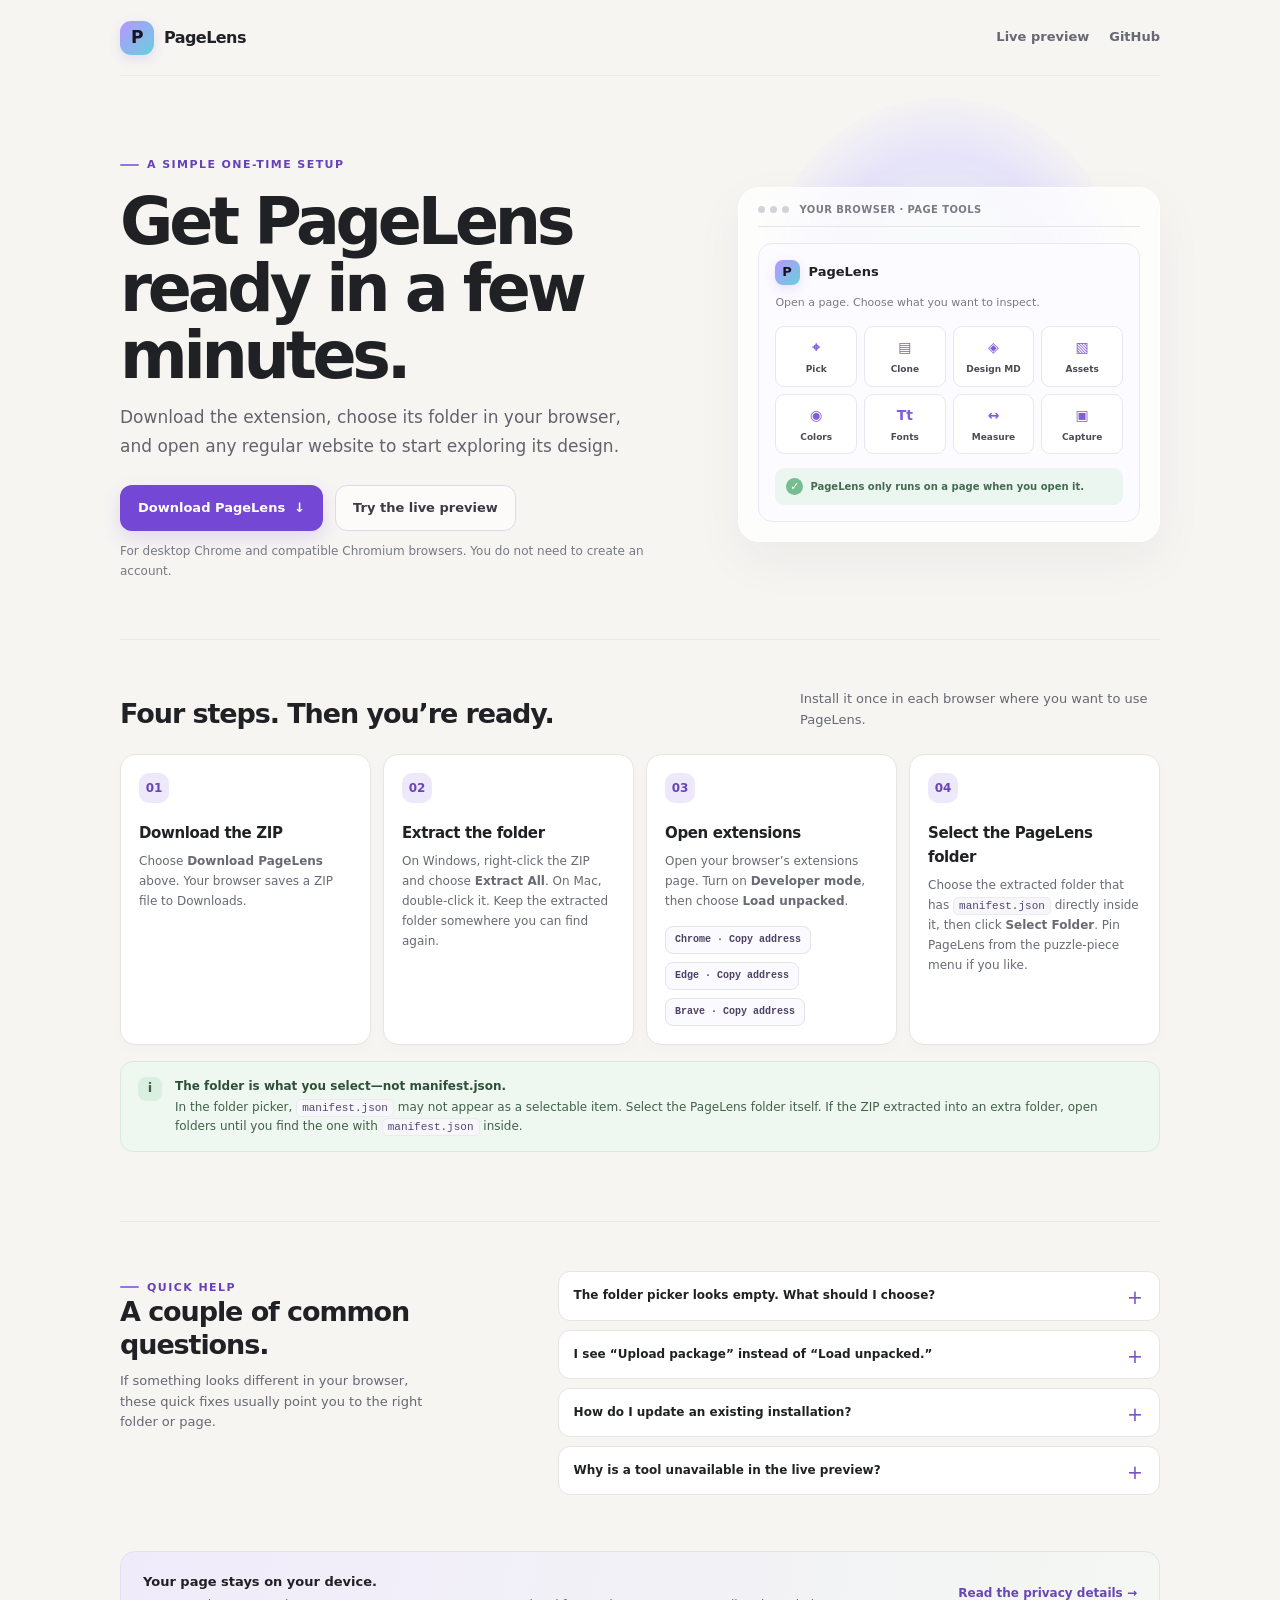
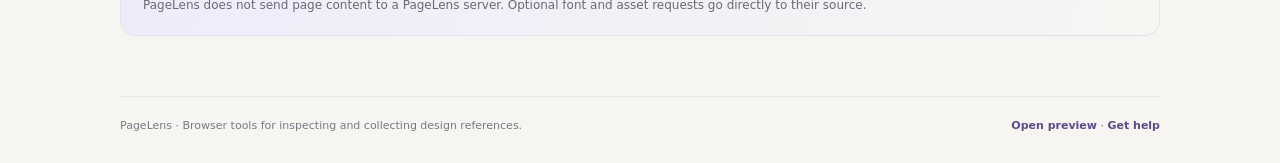
==== install.html @ 481a2a9b "Add clear PageLens installation guide" ====
<!doctype html>
<html lang="en">
<head>
  <meta charset="utf-8">
  <meta name="viewport" content="width=device-width, initial-scale=1">
  <meta name="theme-color" content="#f6f5f2">
  <meta name="description" content="Install PageLens in Chrome, Edge, or Brave with this clear step-by-step guide.">
  <title>Install PageLens</title>
  <style>
    :root{color-scheme:light;--ink:#202124;--muted:#666873;--line:#e7e5e1;--paper:#f6f5f2;--surface:#fff;--violet:#7448d5;--violet-dark:#5e36bd;--mint:#dff3e9;--shadow:0 18px 50px #2a24440d}
    *{box-sizing:border-box}
    html{scroll-behavior:smooth}
    body{margin:0;background:var(--paper);color:var(--ink);font:500 15px/1.6 Inter,ui-sans-serif,system-ui,-apple-system,"Segoe UI",sans-serif;-webkit-font-smoothing:antialiased}
    a{color:inherit}
    .shell{width:min(1040px,calc(100% - 40px));margin:0 auto}
    .topbar{height:76px;display:flex;align-items:center;justify-content:space-between;border-bottom:1px solid #20212410}
    .brand{display:flex;align-items:center;gap:10px;text-decoration:none;font-size:16px;font-weight:800;letter-spacing:-.035em}
    .mark{width:34px;height:34px;display:grid;place-items:center;border-radius:11px;background:linear-gradient(135deg,#b895ff,#65d1dc);color:#17131e;font-size:17px;font-weight:900;box-shadow:0 4px 12px #7448d525}
    .top-links{display:flex;gap:20px;align-items:center;color:var(--muted);font-size:13px;font-weight:650}
    .top-links a{text-decoration:none}.top-links a:hover{color:var(--violet)}
    .hero{position:relative;isolation:isolate;padding:73px 0 58px;display:grid;grid-template-columns:1.15fr .85fr;gap:48px;align-items:center}
    .hero:before{content:"";position:absolute;z-index:-1;right:4%;top:22px;width:350px;height:350px;border-radius:50%;background:radial-gradient(circle,#dff3e9 0,#e4e0fb 48%,#f6f5f2 74%);opacity:.85}
    .eyebrow{display:inline-flex;align-items:center;gap:8px;color:#6543b7;font-size:11px;font-weight:800;letter-spacing:.13em;text-transform:uppercase}
    .eyebrow:before{content:"";width:19px;height:2px;background:#9674e1;border-radius:2px}
    h1{max-width:620px;margin:15px 0 13px;font-size:clamp(42px,6vw,65px);line-height:1.03;letter-spacing:-.065em;font-weight:820}
    .intro{max-width:530px;margin:0;color:#62636d;font-size:17px;line-height:1.7}
    .hero-actions{display:flex;align-items:center;gap:12px;flex-wrap:wrap;margin-top:25px}
    .button{min-height:46px;display:inline-flex;align-items:center;justify-content:center;gap:9px;padding:0 17px;border:1px solid transparent;border-radius:12px;text-decoration:none;font-size:13px;font-weight:750;transition:transform .16s ease,box-shadow .16s ease,background .16s ease}
    .button:hover{transform:translateY(-1px)}
    .button-primary{background:var(--violet);color:white;box-shadow:0 7px 18px #7448d52a}.button-primary:hover{background:var(--violet-dark);box-shadow:0 10px 22px #7448d536}
    .button-secondary{background:#ffffffaa;border-color:#dedbe8;color:#3d3947}.button-secondary:hover{background:#fff;border-color:#c9c0e2}
    .fineprint{margin:11px 0 0;color:#777984;font-size:12px}
    .browser-card{position:relative;padding:19px;border:1px solid #fff;border-radius:21px;background:#ffffffbf;box-shadow:var(--shadow);backdrop-filter:blur(12px)}
    .browser-top{height:20px;display:flex;align-items:center;gap:5px;padding-bottom:14px;border-bottom:1px solid var(--line)}
    .browser-dot{width:7px;height:7px;border-radius:50%;background:#d4d1d8}.browser-label{margin-left:6px;color:#7a7b84;font-size:10px;font-weight:700;letter-spacing:.04em}
    .mock-panel{margin-top:16px;padding:16px;border:1px solid #ebe8f3;border-radius:14px;background:#fcfbff}
    .mock-brand{display:flex;align-items:center;gap:9px;font-size:13px;font-weight:800}.mock-brand .mark{width:25px;height:25px;border-radius:8px;font-size:13px}
    .mock-note{margin:9px 0 14px;color:#777984;font-size:11px}
    .mock-tools{display:grid;grid-template-columns:repeat(4,1fr);gap:7px}
    .mock-tool{padding:9px 5px;border:1px solid #e9e6ef;border-radius:9px;background:white;text-align:center;color:#4c4b55;font-size:9px;font-weight:700}
    .mock-tool span{display:block;margin-bottom:4px;color:#805dda;font-size:14px}
    .mock-status{display:flex;align-items:center;gap:7px;margin-top:14px;padding:10px 11px;border-radius:9px;background:#eaf6ef;color:#446b52;font-size:10px;font-weight:700}
    .check{width:17px;height:17px;display:grid;place-items:center;flex:none;border-radius:50%;background:#78bd91;color:white;font-size:11px}
    .steps-wrap{padding:49px 0 69px;border-top:1px solid #20212410}
    .section-head{display:flex;justify-content:space-between;align-items:end;gap:20px;margin-bottom:24px}
    h2{margin:0;font-size:27px;line-height:1.2;letter-spacing:-.04em;font-weight:800}
    .section-head p{max-width:360px;margin:0;color:var(--muted);font-size:13px}
    .steps{display:grid;grid-template-columns:repeat(4,1fr);gap:12px}
    .step{min-height:202px;padding:18px;border:1px solid var(--line);border-radius:15px;background:var(--surface);box-shadow:0 4px 14px #22220d05}
    .step-number{width:30px;height:30px;display:grid;place-items:center;margin-bottom:18px;border-radius:10px;background:#eee8fb;color:#6846b7;font-size:12px;font-weight:850}
    .step h3{margin:0 0 7px;font-size:15px;letter-spacing:-.025em;font-weight:800}
    .step p{margin:0;color:#686a74;font-size:12px;line-height:1.65}
    .browser-targets{display:flex;gap:8px;flex-wrap:wrap;margin-top:14px}
    .copy-target{padding:7px 9px;border:1px solid #e5e2eb;border-radius:8px;background:#fbfaff;color:#4d4264;font:700 10px/1.2 ui-monospace,SFMono-Regular,Consolas,monospace;cursor:pointer}
    .copy-target:hover{border-color:#b5a1e7;background:#f6f1ff}
    .tip{display:grid;grid-template-columns:auto 1fr;gap:13px;align-items:start;margin-top:16px;padding:15px 17px;border:1px solid #dce9dd;border-radius:13px;background:#eff8f0;color:#42604a}
    .tip-icon{width:24px;height:24px;display:grid;place-items:center;border-radius:8px;background:#d9efdf;font-size:13px;font-weight:900}
    .tip strong{display:block;margin-bottom:2px;color:#304f39;font-size:12px}
    .tip p{margin:0;font-size:12px;line-height:1.6}
    .help{padding:49px 0 56px;border-top:1px solid #20212410}
    .help-grid{display:grid;grid-template-columns:.8fr 1.2fr;gap:36px;align-items:start}
    .help-intro p{max-width:310px;margin:10px 0;color:var(--muted);font-size:13px}
    .faq{display:grid;gap:9px}
    details{border:1px solid var(--line);border-radius:12px;background:white;overflow:hidden}
    summary{position:relative;padding:14px 42px 14px 15px;cursor:pointer;list-style:none;font-size:12px;font-weight:780}
    summary::-webkit-details-marker{display:none}
    summary:after{content:"+";position:absolute;right:16px;top:10px;color:#7652c7;font-size:19px;font-weight:500}
    details[open] summary:after{content:"−"}
    details p{margin:0;padding:0 15px 15px;color:#696b75;font-size:12px;line-height:1.7}
    code{padding:2px 5px;border:1px solid #ece9f1;border-radius:5px;background:#f7f6f9;color:#544674;font:11px ui-monospace,SFMono-Regular,Consolas,monospace}
    .privacy{margin:0 0 60px;padding:20px 22px;border:1px solid #e4e0ee;border-radius:15px;background:linear-gradient(100deg,#f0ebfb,#f4f7f2);display:flex;justify-content:space-between;gap:18px;align-items:center}
    .privacy strong{display:block;font-size:13px;font-weight:800}.privacy span{display:block;margin-top:3px;color:#696a74;font-size:12px}
    .privacy a{flex:none;color:#6846b7;font-size:12px;font-weight:750;text-decoration:none}.privacy a:hover{text-decoration:underline}
    footer{padding:20px 0 28px;border-top:1px solid #20212410;display:flex;justify-content:space-between;gap:12px;color:#777984;font-size:11px}
    footer a{color:#5d4a88;text-decoration:none;font-weight:700}
    #copy-status{position:fixed;left:50%;bottom:20px;transform:translate(-50%,12px);padding:10px 13px;border:1px solid #45404f;border-radius:10px;background:#24212b;color:white;box-shadow:0 8px 25px #1113;font-size:12px;font-weight:700;opacity:0;pointer-events:none;transition:opacity .18s ease,transform .18s ease}
    #copy-status.show{opacity:1;transform:translate(-50%,0)}
    :focus-visible{outline:3px solid #9c7be3;outline-offset:3px}
    @media(max-width:800px){.hero{grid-template-columns:1fr .8fr;gap:25px;padding:55px 0 43px}.steps{grid-template-columns:repeat(2,1fr)}.section-head{align-items:start;flex-direction:column}.help-grid{grid-template-columns:1fr;gap:17px}}
    @media(max-width:600px){.shell{width:calc(100% - 30px)}.topbar{height:64px}.top-links{gap:12px;font-size:11px}.hero{grid-template-columns:1fr;padding:43px 0 37px}.hero:before{right:-90px;top:160px;width:280px;height:280px}.intro{font-size:15px}.browser-card{max-width:430px}.steps-wrap,.help{padding:38px 0}.steps{grid-template-columns:1fr}.step{min-height:0}.step-number{margin-bottom:12px}.privacy{align-items:start;flex-direction:column;margin-bottom:38px}footer{flex-direction:column}.section-head h2{font-size:24px}}
    @media(prefers-reduced-motion:reduce){html{scroll-behavior:auto}*,*:before,*:after{transition:none!important}}
  </style>
</head>
<body>
  <div class="shell">
    <header class="topbar">
      <a class="brand" href="preview.html" aria-label="PageLens preview home"><span class="mark" aria-hidden="true">P</span>PageLens</a>
      <nav class="top-links" aria-label="Page navigation"><a href="preview.html">Live preview</a><a href="https://github.com/xorudra/pagelens" target="_blank" rel="noopener">GitHub</a></nav>
    </header>

    <main>
      <section class="hero" aria-labelledby="page-title">
        <div>
          <div class="eyebrow">A simple one-time setup</div>
          <h1 id="page-title">Get PageLens ready in a few minutes.</h1>
          <p class="intro">Download the extension, choose its folder in your browser, and open any regular website to start exploring its design.</p>
          <div class="hero-actions">
            <a class="button button-primary" href="https://github.com/xorudra/pagelens/raw/refs/heads/main/pagelens.zip" download>Download PageLens <span aria-hidden="true">↓</span></a>
            <a class="button button-secondary" href="preview.html">Try the live preview</a>
          </div>
          <p class="fineprint">For desktop Chrome and compatible Chromium browsers. You do not need to create an account.</p>
        </div>
        <aside class="browser-card" aria-label="Preview of the PageLens toolbar">
          <div class="browser-top"><i class="browser-dot"></i><i class="browser-dot"></i><i class="browser-dot"></i><span class="browser-label">YOUR BROWSER · PAGE TOOLS</span></div>
          <div class="mock-panel">
            <div class="mock-brand"><span class="mark" aria-hidden="true">P</span>PageLens</div>
            <p class="mock-note">Open a page. Choose what you want to inspect.</p>
            <div class="mock-tools" aria-hidden="true">
              <div class="mock-tool"><span>⌖</span>Pick</div><div class="mock-tool"><span>▤</span>Clone</div><div class="mock-tool"><span>◈</span>Design MD</div><div class="mock-tool"><span>▧</span>Assets</div>
              <div class="mock-tool"><span>◉</span>Colors</div><div class="mock-tool"><span>Tt</span>Fonts</div><div class="mock-tool"><span>↔</span>Measure</div><div class="mock-tool"><span>▣</span>Capture</div>
            </div>
            <div class="mock-status"><span class="check" aria-hidden="true">✓</span>PageLens only runs on a page when you open it.</div>
          </div>
        </aside>
      </section>

      <section class="steps-wrap" aria-labelledby="steps-title">
        <div class="section-head"><h2 id="steps-title">Four steps. Then you’re ready.</h2><p>Install it once in each browser where you want to use PageLens.</p></div>
        <div class="steps">
          <article class="step"><div class="step-number">01</div><h3>Download the ZIP</h3><p>Choose <strong>Download PageLens</strong> above. Your browser saves a ZIP file to Downloads.</p></article>
          <article class="step"><div class="step-number">02</div><h3>Extract the folder</h3><p>On Windows, right-click the ZIP and choose <strong>Extract All</strong>. On Mac, double-click it. Keep the extracted folder somewhere you can find again.</p></article>
          <article class="step"><div class="step-number">03</div><h3>Open extensions</h3><p>Open your browser’s extensions page. Turn on <strong>Developer mode</strong>, then choose <strong>Load unpacked</strong>.</p><div class="browser-targets" aria-label="Extension page addresses"><button class="copy-target" type="button" data-copy="chrome://extensions">Chrome · Copy address</button><button class="copy-target" type="button" data-copy="edge://extensions">Edge · Copy address</button><button class="copy-target" type="button" data-copy="brave://extensions">Brave · Copy address</button></div></article>
          <article class="step"><div class="step-number">04</div><h3>Select the PageLens folder</h3><p>Choose the extracted folder that has <code>manifest.json</code> directly inside it, then click <strong>Select Folder</strong>. Pin PageLens from the puzzle-piece menu if you like.</p></article>
        </div>
        <div class="tip"><span class="tip-icon" aria-hidden="true">i</span><div><strong>The folder is what you select—not manifest.json.</strong><p>In the folder picker, <code>manifest.json</code> may not appear as a selectable item. Select the PageLens folder itself. If the ZIP extracted into an extra folder, open folders until you find the one with <code>manifest.json</code> inside.</p></div></div>
      </section>

      <section class="help" aria-labelledby="help-title">
        <div class="help-grid">
          <div class="help-intro"><div class="eyebrow">Quick help</div><h2 id="help-title">A couple of common questions.</h2><p>If something looks different in your browser, these quick fixes usually point you to the right folder or page.</p></div>
          <div class="faq">
            <details><summary>The folder picker looks empty. What should I choose?</summary><p>Choose the extracted PageLens folder; do not try to open or select the manifest file. Use the folder where <code>manifest.json</code> is visible when you view its contents in File Explorer.</p></details>
            <details><summary>I see “Upload package” instead of “Load unpacked.”</summary><p>For local installation, open the browser’s extensions page, enable Developer mode, and choose <strong>Load unpacked</strong>. “Upload package” is for a store submission and is not the local install step.</p></details>
            <details><summary>How do I update an existing installation?</summary><p>Either replace the files in the same folder that PageLens already loads from, then click <strong>Reload</strong>, or remove PageLens and load the newly extracted folder. Reloading alone will keep using the old folder.</p></details>
            <details><summary>Why is a tool unavailable in the live preview?</summary><p>The preview runs PageLens on a sample page. Browser-only screenshot capture and responsive reference capture need the installed extension. Browser settings and store pages block page tools too.</p></details>
          </div>
        </div>
      </section>

      <aside class="privacy"><div><strong>Your page stays on your device.</strong><span>PageLens does not send page content to a PageLens server. Optional font and asset requests go directly to their source.</span></div><a href="https://github.com/xorudra/pagelens/blob/main/PRIVACY.md" target="_blank" rel="noopener">Read the privacy details →</a></aside>
    </main>

    <footer><span>PageLens · Browser tools for inspecting and collecting design references.</span><span><a href="preview.html">Open preview</a> · <a href="https://github.com/xorudra/pagelens/issues" target="_blank" rel="noopener">Get help</a></span></footer>
  </div>
  <div id="copy-status" role="status" aria-live="polite"></div>
  <script>
    const copyStatus = document.getElementById("copy-status");
    let statusTimer;
    document.querySelectorAll("[data-copy]").forEach((button) => {
      button.addEventListener("click", async () => {
        const address = button.dataset.copy;
        try {
          await navigator.clipboard.writeText(address);
          copyStatus.textContent = `${address} copied. Paste it into your browser's address bar.`;
        } catch {
          copyStatus.textContent = `Type ${address} in your browser's address bar.`;
        }
        copyStatus.classList.add("show");
        clearTimeout(statusTimer);
        statusTimer = setTimeout(() => copyStatus.classList.remove("show"), 3000);
      });
    });
  </script>
</body>
</html>
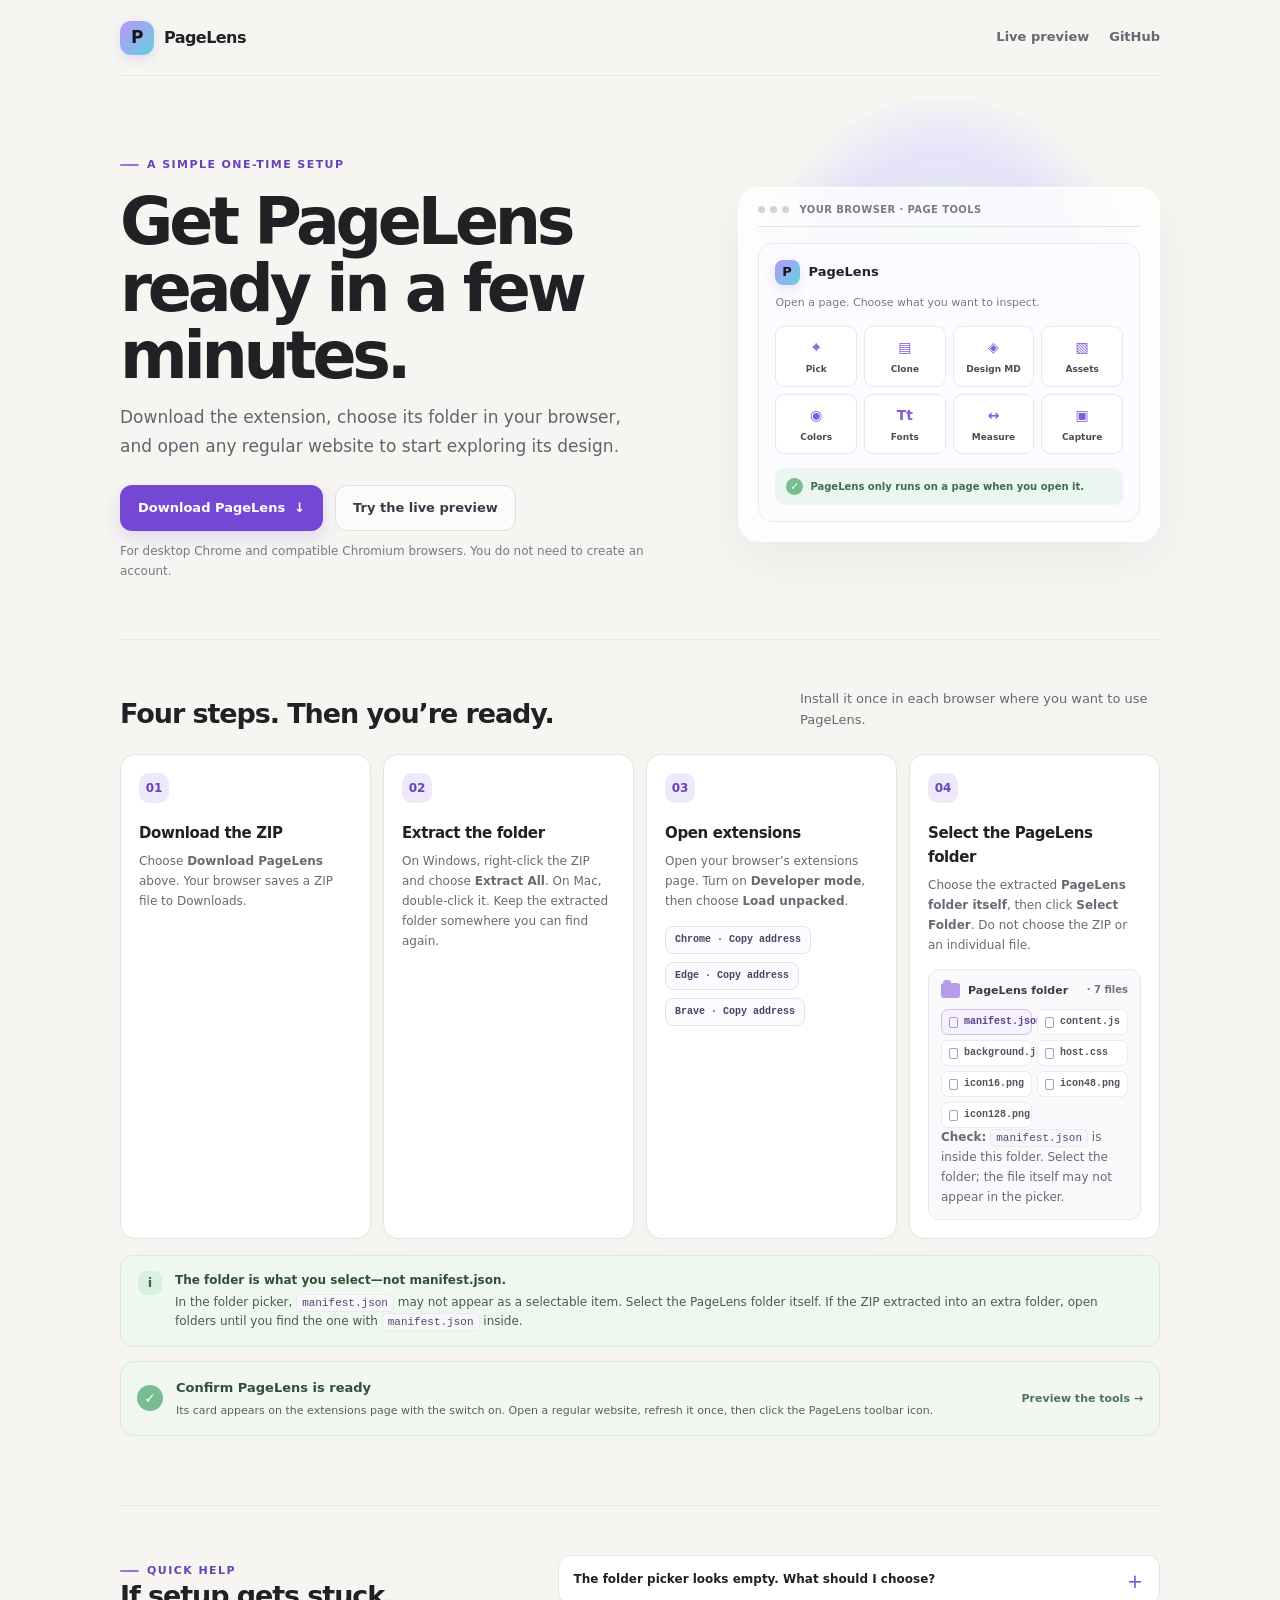
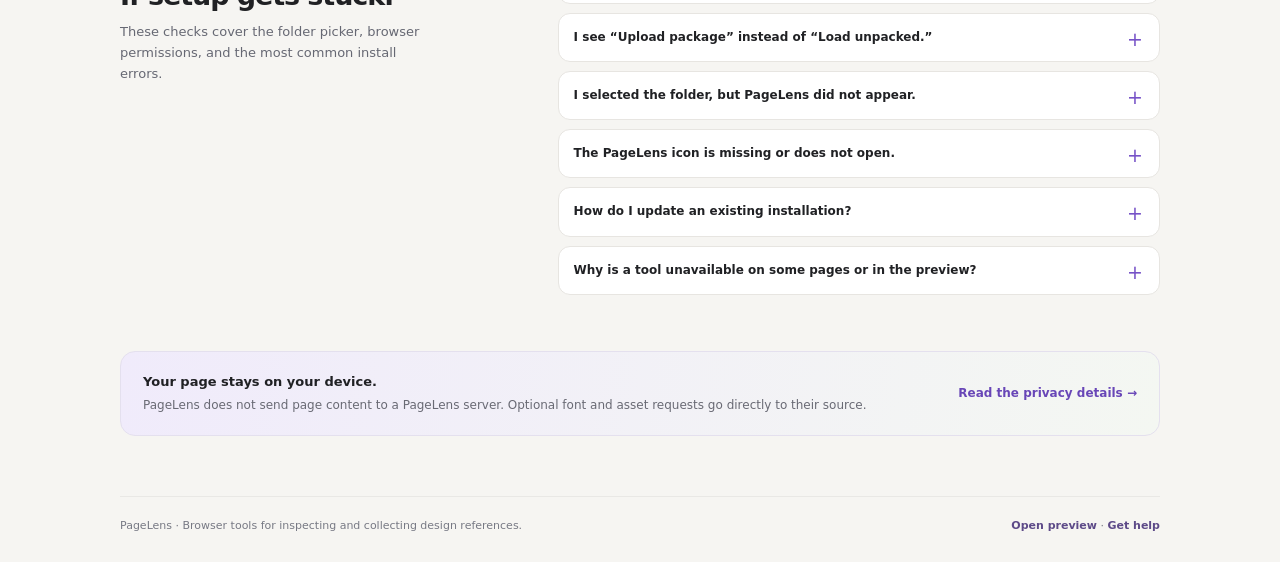
==== commit f61bf675: "Improve PageLens installation guidance" ====
--- a/install.html
+++ b/install.html
@@ -57,6 +57,22 @@
     .tip-icon{width:24px;height:24px;display:grid;place-items:center;border-radius:8px;background:#d9efdf;font-size:13px;font-weight:900}
     .tip strong{display:block;margin-bottom:2px;color:#304f39;font-size:12px}
     .tip p{margin:0;font-size:12px;line-height:1.6}
+    .package-preview{margin-top:13px;padding:12px;border:1px solid #e9e5f0;border-radius:11px;background:#faf9fc}
+    .package-title{display:flex;align-items:center;gap:8px;color:#3e3949;font-size:11px;font-weight:800}
+    .folder-icon{width:19px;height:15px;position:relative;display:inline-block;border-radius:3px;background:#b99be9;flex:none}
+    .folder-icon:before{content:"";position:absolute;top:-3px;left:2px;width:8px;height:5px;border-radius:3px 3px 0 0;background:#b99be9}
+    .file-list{display:grid;grid-template-columns:repeat(2,minmax(0,1fr));gap:5px;margin-top:10px}
+    .file-item{display:flex;align-items:center;gap:6px;min-width:0;padding:6px 7px;border:1px solid #ece9f1;border-radius:7px;background:#fff;color:#555361;font:600 10px/1.2 ui-monospace,SFMono-Regular,Consolas,monospace}
+    .file-item:before{content:"";width:7px;height:9px;border:1px solid #aa9bbf;border-radius:2px;flex:none}
+    .file-item.required{border-color:#cfc2eb;background:#f6f1ff;color:#594187}
+    .folder-caption{margin:8px 0 0;color:#74717d;font-size:10px;line-height:1.5}
+    .package-title .muted{margin-left:auto;color:#777480;font-size:10px;font-weight:650}
+    .ready-check{display:grid;grid-template-columns:auto 1fr auto;gap:13px;align-items:center;margin-top:14px;padding:16px;border:1px solid #d9e9dc;border-radius:14px;background:#f1f8f2}
+    .ready-check .check{width:26px;height:26px;font-size:14px}
+    .ready-check h3{margin:0 0 3px;color:#304f39;font-size:13px;font-weight:800}
+    .ready-check p{margin:0;color:#526356;font-size:11px;line-height:1.55}
+    .ready-check a{color:#4c7655;font-size:11px;font-weight:800;text-decoration:none;white-space:nowrap}
+    .ready-check a:hover{text-decoration:underline}
     .help{padding:49px 0 56px;border-top:1px solid #20212410}
     .help-grid{display:grid;grid-template-columns:.8fr 1.2fr;gap:36px;align-items:start}
     .help-intro p{max-width:310px;margin:10px 0;color:var(--muted);font-size:13px}
@@ -77,14 +93,14 @@
     #copy-status.show{opacity:1;transform:translate(-50%,0)}
     :focus-visible{outline:3px solid #9c7be3;outline-offset:3px}
     @media(max-width:800px){.hero{grid-template-columns:1fr .8fr;gap:25px;padding:55px 0 43px}.steps{grid-template-columns:repeat(2,1fr)}.section-head{align-items:start;flex-direction:column}.help-grid{grid-template-columns:1fr;gap:17px}}
-    @media(max-width:600px){.shell{width:calc(100% - 30px)}.topbar{height:64px}.top-links{gap:12px;font-size:11px}.hero{grid-template-columns:1fr;padding:43px 0 37px}.hero:before{right:-90px;top:160px;width:280px;height:280px}.intro{font-size:15px}.browser-card{max-width:430px}.steps-wrap,.help{padding:38px 0}.steps{grid-template-columns:1fr}.step{min-height:0}.step-number{margin-bottom:12px}.privacy{align-items:start;flex-direction:column;margin-bottom:38px}footer{flex-direction:column}.section-head h2{font-size:24px}}
+    @media(max-width:600px){.shell{width:calc(100% - 30px)}.topbar{height:64px}.top-links{gap:12px;font-size:11px}.hero{grid-template-columns:1fr;padding:43px 0 37px}.hero:before{right:-90px;top:160px;width:280px;height:280px}.intro{font-size:15px}.browser-card{max-width:430px}.steps-wrap,.help{padding:38px 0}.steps{grid-template-columns:1fr}.step{min-height:0}.step-number{margin-bottom:12px}.ready-check{grid-template-columns:auto 1fr}.ready-check a{grid-column:2}.privacy{align-items:start;flex-direction:column;margin-bottom:38px}footer{flex-direction:column}.section-head h2{font-size:24px}}
     @media(prefers-reduced-motion:reduce){html{scroll-behavior:auto}*,*:before,*:after{transition:none!important}}
   </style>
 </head>
 <body>
   <div class="shell">
     <header class="topbar">
-      <a class="brand" href="preview.html" aria-label="PageLens preview home"><span class="mark" aria-hidden="true">P</span>PageLens</a>
+      <a class="brand" href="index.html" aria-label="PageLens home"><span class="mark" aria-hidden="true">P</span>PageLens</a>
       <nav class="top-links" aria-label="Page navigation"><a href="preview.html">Live preview</a><a href="https://github.com/xorudra/pagelens" target="_blank" rel="noopener">GitHub</a></nav>
     </header>
 
@@ -120,19 +136,22 @@
           <article class="step"><div class="step-number">01</div><h3>Download the ZIP</h3><p>Choose <strong>Download PageLens</strong> above. Your browser saves a ZIP file to Downloads.</p></article>
           <article class="step"><div class="step-number">02</div><h3>Extract the folder</h3><p>On Windows, right-click the ZIP and choose <strong>Extract All</strong>. On Mac, double-click it. Keep the extracted folder somewhere you can find again.</p></article>
           <article class="step"><div class="step-number">03</div><h3>Open extensions</h3><p>Open your browser’s extensions page. Turn on <strong>Developer mode</strong>, then choose <strong>Load unpacked</strong>.</p><div class="browser-targets" aria-label="Extension page addresses"><button class="copy-target" type="button" data-copy="chrome://extensions">Chrome · Copy address</button><button class="copy-target" type="button" data-copy="edge://extensions">Edge · Copy address</button><button class="copy-target" type="button" data-copy="brave://extensions">Brave · Copy address</button></div></article>
-          <article class="step"><div class="step-number">04</div><h3>Select the PageLens folder</h3><p>Choose the extracted folder that has <code>manifest.json</code> directly inside it, then click <strong>Select Folder</strong>. Pin PageLens from the puzzle-piece menu if you like.</p></article>
+          <article class="step"><div class="step-number">04</div><h3>Select the PageLens folder</h3><p>Choose the extracted <strong>PageLens folder itself</strong>, then click <strong>Select Folder</strong>. Do not choose the ZIP or an individual file.</p><div class="package-preview" aria-label="Files inside the extracted PageLens folder"><div class="package-title"><span class="folder-icon" aria-hidden="true"></span>PageLens folder <span class="muted">· 7 files</span></div><div class="file-list"><span class="file-item required">manifest.json</span><span class="file-item">content.js</span><span class="file-item">background.js</span><span class="file-item">host.css</span><span class="file-item">icon16.png</span><span class="file-item">icon48.png</span><span class="file-item">icon128.png</span></div><p class="folder-caption"><strong>Check:</strong> <code>manifest.json</code> is inside this folder. Select the folder; the file itself may not appear in the picker.</p></div></article>
         </div>
         <div class="tip"><span class="tip-icon" aria-hidden="true">i</span><div><strong>The folder is what you select—not manifest.json.</strong><p>In the folder picker, <code>manifest.json</code> may not appear as a selectable item. Select the PageLens folder itself. If the ZIP extracted into an extra folder, open folders until you find the one with <code>manifest.json</code> inside.</p></div></div>
+        <div class="ready-check"><span class="check" aria-hidden="true">✓</span><div><h3>Confirm PageLens is ready</h3><p>Its card appears on the extensions page with the switch on. Open a regular website, refresh it once, then click the PageLens toolbar icon.</p></div><a href="preview.html">Preview the tools →</a></div>
       </section>
 
       <section class="help" aria-labelledby="help-title">
         <div class="help-grid">
-          <div class="help-intro"><div class="eyebrow">Quick help</div><h2 id="help-title">A couple of common questions.</h2><p>If something looks different in your browser, these quick fixes usually point you to the right folder or page.</p></div>
+          <div class="help-intro"><div class="eyebrow">Quick help</div><h2 id="help-title">If setup gets stuck.</h2><p>These checks cover the folder picker, browser permissions, and the most common install errors.</p></div>
           <div class="faq">
-            <details><summary>The folder picker looks empty. What should I choose?</summary><p>Choose the extracted PageLens folder; do not try to open or select the manifest file. Use the folder where <code>manifest.json</code> is visible when you view its contents in File Explorer.</p></details>
-            <details><summary>I see “Upload package” instead of “Load unpacked.”</summary><p>For local installation, open the browser’s extensions page, enable Developer mode, and choose <strong>Load unpacked</strong>. “Upload package” is for a store submission and is not the local install step.</p></details>
-            <details><summary>How do I update an existing installation?</summary><p>Either replace the files in the same folder that PageLens already loads from, then click <strong>Reload</strong>, or remove PageLens and load the newly extracted folder. Reloading alone will keep using the old folder.</p></details>
-            <details><summary>Why is a tool unavailable in the live preview?</summary><p>The preview runs PageLens on a sample page. Browser-only screenshot capture and responsive reference capture need the installed extension. Browser settings and store pages block page tools too.</p></details>
+            <details><summary>The folder picker looks empty. What should I choose?</summary><p>First extract the ZIP. In the picker, open the extracted PageLens folder until its contents include <code>manifest.json</code>, then select that folder. The picker selects folders, so it may not show the manifest as a selectable file.</p></details>
+            <details><summary>I see “Upload package” instead of “Load unpacked.”</summary><p>You are in the Chrome Web Store publisher dashboard. For a local install, open <code>chrome://extensions</code>, turn on <strong>Developer mode</strong>, and use <strong>Load unpacked</strong>. Store upload is a separate publishing step.</p></details>
+            <details><summary>I selected the folder, but PageLens did not appear.</summary><p>Check that you selected the folder containing <code>manifest.json</code> directly, not its parent or the ZIP. On the extensions page, look for an error message on the PageLens card. If one appears, open it and share the error text so it can be diagnosed.</p></details>
+            <details><summary>The PageLens icon is missing or does not open.</summary><p>On <code>chrome://extensions</code>, confirm PageLens is enabled. Open a regular website and refresh the tab once. To show its icon beside the address bar, open the puzzle-piece menu and pin PageLens.</p></details>
+            <details><summary>How do I update an existing installation?</summary><p>Extract the new ZIP, replace the files in the same folder Chrome already loads, and click <strong>Reload</strong>. Or remove PageLens and load the newly extracted folder. Reloading by itself keeps the old files.</p></details>
+            <details><summary>Why is a tool unavailable on some pages or in the preview?</summary><p>Browser settings and Chrome Web Store pages block extensions from inspecting them. The live preview uses a sample page; screenshot capture and responsive reference capture need the installed extension.</p></details>
           </div>
         </div>
       </section>
